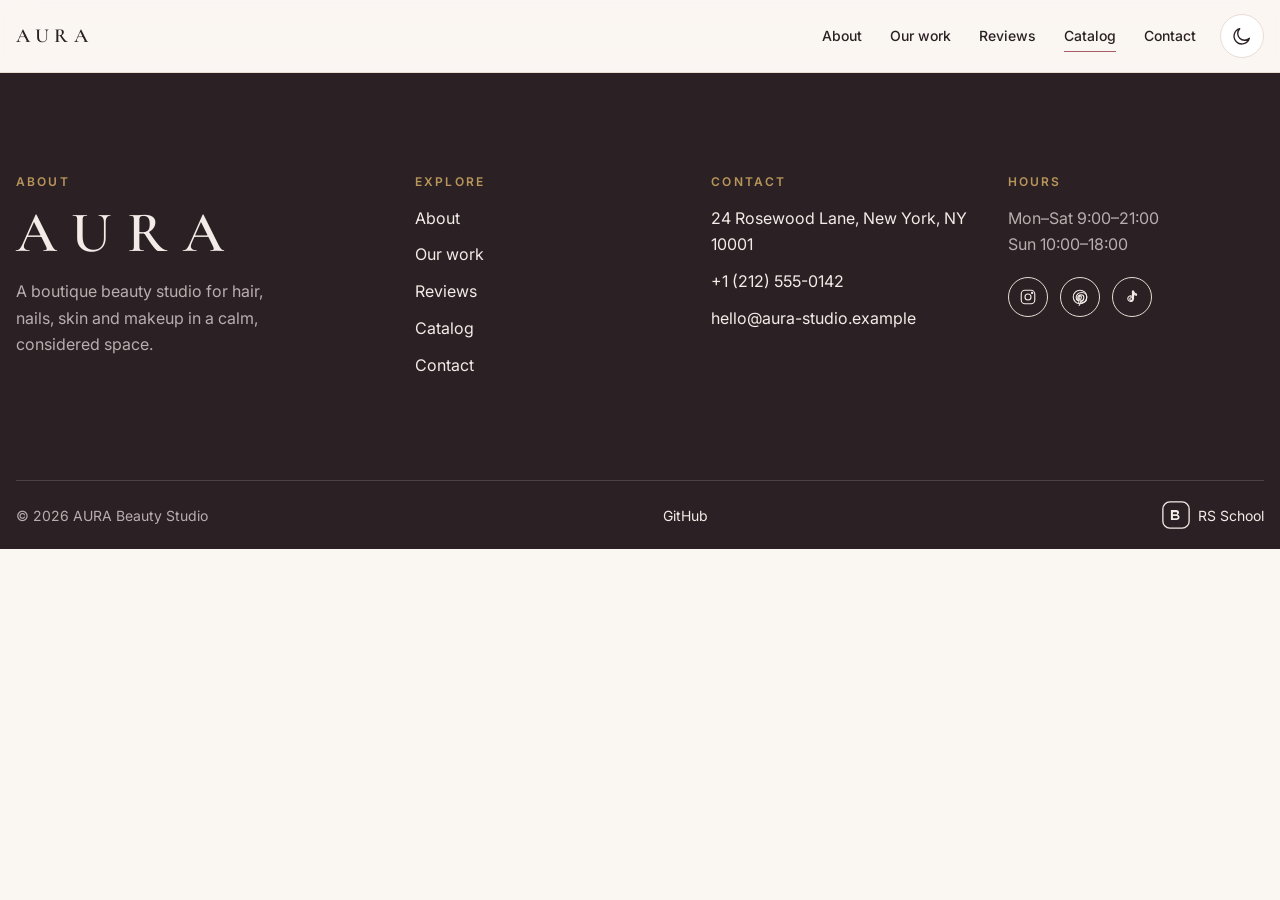
==== catalog.html @ 965aac2f "feat: add about and advantages sections" ====
<!DOCTYPE html>
<html lang="en">
  <head>
    <meta charset="UTF-8">
    <meta name="viewport" content="width=device-width, initial-scale=1">
    <title>Services & Prices — AURA Beauty Studio</title>
    <link rel="icon" type="image/svg+xml" href="./assets/favicon.svg">
    <script src="./js/theme-init.js"></script>
    <link rel="preconnect" href="https://fonts.googleapis.com">
    <link rel="preconnect" href="https://fonts.gstatic.com" crossorigin>
    <link href="https://fonts.googleapis.com/css2?family=Cormorant+Garamond:ital,wght@0,500;0,600;1,500&family=Inter:wght@400;500;600&display=swap" rel="stylesheet">
    <link rel="stylesheet" href="./css/reset.css">
    <link rel="stylesheet" href="./css/tokens.css">
    <link rel="stylesheet" href="./css/base.css">
    <link rel="stylesheet" href="./css/layout.css">
    <link rel="stylesheet" href="./css/components.css">
  </head>
  <body>
    <header class="header">
      <div class="container header__inner">
        <a class="logo" href="index.html">AURA</a>
        <nav class="nav" aria-label="Main navigation">
          <ul class="nav__list">
            <li><a href="index.html#about">About</a></li>
            <li><a href="index.html#work">Our work</a></li>
            <li><a href="index.html#reviews">Reviews</a></li>
            <li><a href="catalog.html" aria-current="page">Catalog</a></li>
            <li><a href="index.html#contact">Contact</a></li>
          </ul>
        </nav>
        <div class="header__actions">
          <button class="theme-toggle" type="button" data-theme-toggle aria-label="Toggle color theme" aria-pressed="false">
            <svg class="theme-toggle__icon theme-toggle__icon--sun" viewBox="0 0 24 24" fill="none" stroke="currentColor" stroke-width="1.5" stroke-linecap="round" stroke-linejoin="round" aria-hidden="true">
              <circle cx="12" cy="12" r="4"></circle>
              <path d="M12 3v1.5M12 19.5V21M4.93 4.93l1.06 1.06M18.01 18.01l1.06 1.06M3 12h1.5M19.5 12H21M4.93 19.07l1.06-1.06M18.01 5.99l1.06-1.06"></path>
            </svg>
            <svg class="theme-toggle__icon theme-toggle__icon--moon" viewBox="0 0 24 24" fill="none" stroke="currentColor" stroke-width="1.5" stroke-linecap="round" stroke-linejoin="round" aria-hidden="true">
              <path d="M20 14.5A8.5 8.5 0 1 1 9.5 4 7 7 0 0 0 20 14.5z"></path>
            </svg>
          </button>
          <button class="burger" type="button" aria-label="Open menu" aria-expanded="false" aria-controls="mobile-menu">
            <span class="burger__line"></span>
            <span class="burger__line"></span>
            <span class="burger__line"></span>
          </button>
        </div>
      </div>
    </header>

    <div class="burger-menu" id="mobile-menu" data-burger-menu>
      <nav aria-label="Mobile navigation">
        <ul class="burger-menu__list">
          <li><a href="index.html#about">About</a></li>
          <li><a href="index.html#work">Our work</a></li>
          <li><a href="index.html#reviews">Reviews</a></li>
          <li><a href="catalog.html" aria-current="page">Catalog</a></li>
          <li><a href="index.html#contact">Contact</a></li>
        </ul>
      </nav>
      <div class="burger-menu__cta">
        <a class="btn btn--primary" href="index.html#contact">Book a visit</a>
        <a class="burger-menu__contact" href="tel:+12125550142">+1 (212) 555-0142</a>
      </div>
    </div>

    <main>
    </main>

    <footer class="footer">
      <div class="container footer__inner">
        <section class="footer__col">
          <h2 class="footer__title">About</h2>
          <p class="footer__brand">AURA</p>
          <p class="footer__about">A boutique beauty studio for hair, nails, skin and makeup in a calm, considered space.</p>
        </section>
        <nav class="footer__col" aria-label="Footer">
          <h2 class="footer__title">Explore</h2>
          <ul class="footer__links">
            <li><a href="index.html#about">About</a></li>
            <li><a href="index.html#work">Our work</a></li>
            <li><a href="index.html#reviews">Reviews</a></li>
            <li><a href="catalog.html" aria-current="page">Catalog</a></li>
            <li><a href="index.html#contact">Contact</a></li>
          </ul>
        </nav>
        <section class="footer__col">
          <h2 class="footer__title">Contact</h2>
          <ul class="footer__contacts">
            <li>
              <a href="https://www.google.com/maps/search/?api=1&query=24+Rosewood+Lane+New+York+NY+10001" target="_blank" rel="noopener noreferrer">24 Rosewood Lane, New York, NY 10001</a>
            </li>
            <li><a href="tel:+12125550142">+1 (212) 555-0142</a></li>
            <li><a href="mailto:hello@aura-studio.example">hello@aura-studio.example</a></li>
          </ul>
        </section>
        <section class="footer__col">
          <h2 class="footer__title">Hours</h2>
          <p class="footer__hours">Mon–Sat 9:00–21:00<br>Sun 10:00–18:00</p>
          <ul class="footer__socials">
            <li>
              <a class="footer__social" href="https://www.instagram.com/" target="_blank" rel="noopener noreferrer" aria-label="AURA on Instagram">
                <svg viewBox="0 0 24 24" fill="none" stroke="currentColor" stroke-width="1.5" stroke-linecap="round" stroke-linejoin="round" aria-hidden="true">
                  <rect x="3" y="3" width="18" height="18" rx="5"></rect>
                  <circle cx="12" cy="12" r="4"></circle>
                  <circle cx="17.5" cy="6.5" r="0.8" fill="currentColor"></circle>
                </svg>
              </a>
            </li>
            <li>
              <a class="footer__social" href="https://www.pinterest.com/" target="_blank" rel="noopener noreferrer" aria-label="AURA on Pinterest">
                <svg viewBox="0 0 24 24" fill="none" stroke="currentColor" stroke-width="1.5" stroke-linecap="round" stroke-linejoin="round" aria-hidden="true">
                  <circle cx="12" cy="12" r="9"></circle>
                  <path d="M10.2 19.2c.6-2.4 1.1-4.8 1.1-4.8s-.6-.1-.6-1.5c0-1.4.8-2.4 1.8-2.4.9 0 1.3.6 1.3 1.4 0 .9-.6 2.2-.9 3.4-.3 1 .4 1.8 1.4 1.8 1.7 0 2.8-2.2 2.8-4.7 0-1.9-1.3-3.4-3.7-3.4-2.7 0-4.4 2-4.4 4.2 0 .8.2 1.4.6 1.9.1.1.1.2.1.3l-.2.9c0 .3-.2.4-.5.3-1.4-.6-2.1-2.2-2.1-4 0-3 2.5-6.6 7.5-6.6 4 0 6.6 2.9 6.6 6 0 4.1-2.3 7.1-5.6 7.1-1.1 0-2.2-.6-2.5-1.3l-.7 2.7c-.3 1-.9 2-1.4 2.7"></path>
                </svg>
              </a>
            </li>
            <li>
              <a class="footer__social" href="https://www.tiktok.com/" target="_blank" rel="noopener noreferrer" aria-label="AURA on TikTok">
                <svg viewBox="0 0 24 24" fill="none" stroke="currentColor" stroke-width="1.5" stroke-linecap="round" stroke-linejoin="round" aria-hidden="true">
                  <path d="M14 4v10.2a3.8 3.8 0 1 1-3.2-3.75V13a1.8 1.8 0 1 0 1.8 1.8V4h1.4c.4 2.2 1.9 3.8 4 4.1V9.6c-1.5-.1-2.8-.8-3.8-1.9V4z"></path>
                </svg>
              </a>
            </li>
          </ul>
        </section>
      </div>
      <div class="container footer__bar">
        <p>© 2026 AURA Beauty Studio</p>
        <a href="https://github.com/nasteew" target="_blank" rel="noopener noreferrer">GitHub</a>
        <a class="footer__rss" href="https://rs.school/" target="_blank" rel="noopener noreferrer">
          <svg class="footer__rss-mark" viewBox="0 0 32 32" fill="none" aria-hidden="true">
            <rect x="1" y="1" width="30" height="30" rx="8" stroke="currentColor" stroke-width="1.5"></rect>
            <path fill="currentColor" d="M10.2 21.6V10.4h6.1c1.9 0 3.2 1.1 3.2 2.8 0 1.2-.7 2.1-1.8 2.5 1.4.3 2.3 1.3 2.3 2.8 0 2-1.5 3.1-3.6 3.1h-6.2zm2.3-6.5h3.5c.8 0 1.3-.5 1.3-1.2s-.5-1.1-1.3-1.1h-3.5v2.3zm0 4.7h3.9c.9 0 1.5-.5 1.5-1.3s-.6-1.3-1.5-1.3h-3.9v2.6z"></path>
          </svg>
          RS School
        </a>
      </div>
    </footer>
    <script type="module" src="./js/main.js"></script>
  </body>
</html>
---- css/tokens.css ----
:root {
  --color-bg: #faf6f2;
  --color-surface: #ffffff;
  --color-surface-alt: #f4eae4;
  --color-text: #2b2124;
  --color-text-muted: #6f6367;
  --color-accent: #a85a67;
  --color-accent-hover: #8e4653;
  --color-on-accent: #ffffff;
  --color-accent-soft: #f1dde0;
  --color-gold: #b8955a;
  --color-border: #e8dbd4;
  --color-footer-bg: #2b2124;
  --color-footer-text: #f3ebe7;
  --color-footer-muted: #b9adb0;
  --color-overlay: rgba(28, 18, 21, 0.55);

  --font-serif: "Cormorant Garamond", Georgia, serif;
  --font-sans: Inter, system-ui, sans-serif;
  --font-size-h1: clamp(2.75rem, 1.6rem + 4.8vw, 5rem);
  --font-size-h2: clamp(2rem, 1.3rem + 2.6vw, 3.5rem);
  --font-size-h3: 1.5rem;
  --font-size-body: 1rem;
  --font-size-sm: 0.875rem;
  --font-size-eyebrow: 0.75rem;
  --line-height-h1: 1.02;
  --line-height-h2: 1.1;
  --line-height-h3: 1.25;
  --line-height-body: 1.65;
  --letter-spacing-logo: 0.28em;
  --letter-spacing-eyebrow: 0.18em;

  --radius-sm: 10px;
  --radius-md: 20px;
  --radius-lg: 28px;
  --radius-pill: 999px;

  --shadow-sm: 0 1px 2px rgba(43, 33, 36, 0.06);
  --shadow-md: 0 10px 30px -12px rgba(43, 33, 36, 0.18);
  --shadow-lg: 0 24px 60px -20px rgba(43, 33, 36, 0.28);

  --transition: 0.3s cubic-bezier(0.2, 0.7, 0.2, 1);

  --space-section: clamp(64px, 8vw, 120px);
  --container-max: 1440px;
  --header-height: 4.5rem;

  --image-filter: none;
  --color-scheme: light;
}

[data-theme="dark"] {
  --color-bg: #151112;
  --color-surface: #201a1c;
  --color-surface-alt: #2a2224;
  --color-text: #f3ebe7;
  --color-text-muted: #b9adb0;
  --color-accent: #e3a0ab;
  --color-accent-hover: #f0bac3;
  --color-on-accent: #1a1214;
  --color-accent-soft: #3a2a2e;
  --color-gold: #d4b27a;
  --color-border: #3b3235;
  --color-footer-bg: #0f0b0c;
  --color-footer-text: #f3ebe7;
  --color-footer-muted: #b9adb0;
  --color-overlay: rgba(0, 0, 0, 0.72);

  --shadow-sm: 0 0 0 1px var(--color-border);
  --shadow-md: 0 0 0 1px var(--color-border), 0 10px 30px -16px rgba(0, 0, 0, 0.45);
  --shadow-lg: 0 0 0 1px var(--color-border), 0 24px 60px -24px rgba(227, 160, 171, 0.18);

  --image-filter: brightness(0.92);
  --color-scheme: dark;
}

html {
  color-scheme: var(--color-scheme);
}
---- css/base.css ----
html {
  scroll-behavior: smooth;
}

@media (prefers-reduced-motion: reduce) {
  html {
    scroll-behavior: auto;
  }
}

body {
  background-color: var(--color-bg);
  color: var(--color-text);
  font-family: var(--font-sans);
  font-size: var(--font-size-body);
  line-height: var(--line-height-body);
  min-width: 0;
  transition:
    background-color var(--transition),
    color var(--transition);
}

img {
  max-width: 100%;
  height: auto;
  display: block;
}

h1,
h2,
h3 {
  font-family: var(--font-serif);
  font-weight: 600;
  color: var(--color-text);
}

h1 {
  font-size: var(--font-size-h1);
  line-height: var(--line-height-h1);
}

h2 {
  font-size: var(--font-size-h2);
  line-height: var(--line-height-h2);
}

h3 {
  font-size: var(--font-size-h3);
  line-height: var(--line-height-h3);
}

a {
  color: inherit;
}

p {
  margin: 0;
}

ul {
  margin: 0;
  padding: 0;
  list-style: none;
}

.container {
  width: min(100% - 2rem, var(--container-max));
  margin-inline: auto;
}

.visually-hidden {
  position: absolute;
  width: 1px;
  height: 1px;
  padding: 0;
  margin: -1px;
  overflow: hidden;
  clip: rect(0, 0, 0, 0);
  white-space: nowrap;
  border: 0;
}

:focus-visible {
  outline: 2px solid var(--color-accent);
  outline-offset: 3px;
}

.eyebrow {
  margin: 0 0 0.75rem;
  font-size: var(--font-size-eyebrow);
  font-weight: 600;
  letter-spacing: var(--letter-spacing-eyebrow);
  text-transform: uppercase;
  color: var(--color-accent);
}
---- css/layout.css ----
.header {
  position: sticky;
  top: 0;
  z-index: 20;
  background-color: color-mix(in srgb, var(--color-bg) 82%, transparent);
  backdrop-filter: blur(14px);
  border-bottom: 1px solid var(--color-border);
}

.header__inner {
  display: flex;
  align-items: center;
  gap: 1.5rem;
  min-height: var(--header-height);
}

.logo {
  font-family: var(--font-serif);
  font-size: 1.25rem;
  font-weight: 600;
  letter-spacing: var(--letter-spacing-logo);
  text-decoration: none;
  color: var(--color-text);
}

.logo:hover {
  color: var(--color-accent);
}

.nav {
  margin-left: auto;
}

.nav__list {
  display: flex;
  align-items: center;
  gap: 1.75rem;
}

.nav__list a {
  position: relative;
  display: inline-block;
  padding: 0.25rem 0;
  font-size: var(--font-size-sm);
  font-weight: 500;
  text-decoration: none;
  color: var(--color-text);
}

.nav__list a::after {
  content: "";
  position: absolute;
  left: 0;
  bottom: 0;
  width: 100%;
  height: 1px;
  background-color: var(--color-accent);
  transform: scaleX(0);
  transform-origin: left;
  transition: transform var(--transition);
}

.nav__list a:hover::after,
.nav__list a:focus-visible::after,
.nav__list a[aria-current="page"]::after {
  transform: scaleX(1);
}

.header__actions {
  display: flex;
  align-items: center;
  gap: 0.5rem;
}

.burger-menu {
  position: fixed;
  top: var(--header-height);
  left: 0;
  z-index: 15;
  display: flex;
  flex-direction: column;
  width: 100%;
  height: calc(100dvh - var(--header-height));
  padding: 2rem 1.5rem 2.5rem;
  background-color: var(--color-bg);
  visibility: hidden;
  opacity: 0;
  transform: translateY(-0.5rem);
  pointer-events: none;
  transition:
    opacity var(--transition),
    transform var(--transition),
    visibility var(--transition);
}

.burger-menu.is-open {
  visibility: visible;
  opacity: 1;
  transform: translateY(0);
  pointer-events: auto;
}

.burger-menu__list {
  display: grid;
}

.burger-menu__list a {
  display: block;
  padding: 1rem 0;
  border-bottom: 1px solid var(--color-border);
  font-family: var(--font-serif);
  font-size: 2rem;
  font-weight: 500;
  text-decoration: none;
  color: var(--color-text);
}

.burger-menu__list a:hover {
  color: var(--color-accent);
}

.burger-menu__cta {
  margin-top: auto;
  display: grid;
  gap: 1rem;
  padding-top: 2rem;
}

.burger-menu__contact {
  color: var(--color-text-muted);
  text-decoration: none;
}

.burger-menu__contact:hover {
  color: var(--color-accent);
}

.footer {
  background-color: var(--color-footer-bg);
  color: var(--color-footer-text);
}

.footer__inner {
  display: grid;
  grid-template-columns: 1.4fr 1fr 1fr 1fr;
  gap: 2.5rem;
  padding-block: var(--space-section);
}

.footer__brand {
  font-family: var(--font-serif);
  font-size: clamp(2.5rem, 2rem + 2vw, 4rem);
  font-weight: 600;
  letter-spacing: var(--letter-spacing-logo);
  line-height: 1;
  margin: 0 0 1rem;
}

.footer__about {
  max-width: 28ch;
  color: var(--color-footer-muted);
}

.footer__title {
  margin: 0 0 1rem;
  font-family: var(--font-sans);
  font-size: var(--font-size-eyebrow);
  font-weight: 600;
  letter-spacing: var(--letter-spacing-eyebrow);
  text-transform: uppercase;
  color: var(--color-gold);
}

.footer__links,
.footer__contacts {
  display: grid;
  gap: 0.65rem;
}

.footer a {
  text-decoration: none;
  color: var(--color-footer-text);
  transition: color var(--transition);
}

.footer a:hover {
  color: var(--color-accent);
}

.footer__hours {
  margin: 0 0 1.25rem;
  color: var(--color-footer-muted);
}

.footer__socials {
  display: flex;
  gap: 0.75rem;
}

.footer__social {
  display: inline-flex;
  align-items: center;
  justify-content: center;
  width: 40px;
  height: 40px;
  border: 1px solid var(--color-border);
  border-radius: var(--radius-pill);
  color: var(--color-footer-text);
  transition:
    color var(--transition),
    background-color var(--transition),
    border-color var(--transition);
}

.footer__social:hover {
  background-color: var(--color-accent);
  border-color: var(--color-accent);
  color: var(--color-on-accent);
}

.footer__social svg {
  width: 18px;
  height: 18px;
}

.footer__bar {
  display: flex;
  flex-wrap: wrap;
  align-items: center;
  justify-content: space-between;
  gap: 1rem;
  padding-block: 1.25rem;
  border-top: 1px solid color-mix(in srgb, var(--color-footer-text) 16%, transparent);
  font-size: var(--font-size-sm);
  color: var(--color-footer-muted);
}

.footer__rss {
  display: inline-flex;
  align-items: center;
  gap: 0.5rem;
  flex-shrink: 0;
  white-space: nowrap;
}

.footer__rss-mark {
  display: block;
  width: 28px;
  height: 28px;
  flex-shrink: 0;
  color: var(--color-footer-text);
}

@media (max-width: 1024px) {
  .footer__inner {
    grid-template-columns: 1fr 1fr;
  }
}

@media (max-width: 768px) {
  .nav {
    display: none;
  }

  .burger {
    display: inline-flex;
  }
}

@media (max-width: 480px) {
  .footer__inner {
    grid-template-columns: 1fr;
  }
}

@media (prefers-reduced-motion: reduce) {
  .nav__list a::after,
  .burger-menu,
  .footer a,
  .footer__social {
    transition: none;
  }
}
---- css/components.css ----
.btn {
  display: inline-flex;
  align-items: center;
  justify-content: center;
  gap: 0.5rem;
  padding: 14px 28px;
  border-radius: var(--radius-pill);
  border: 1px solid transparent;
  font-family: var(--font-sans);
  font-size: var(--font-size-sm);
  font-weight: 600;
  line-height: 1.2;
  text-decoration: none;
  cursor: pointer;
  transition:
    color var(--transition),
    background-color var(--transition),
    border-color var(--transition),
    box-shadow var(--transition),
    transform var(--transition);
}

.btn:hover {
  transform: translateY(-2px);
}

.btn--primary {
  background-color: var(--color-accent);
  color: var(--color-on-accent);
}

.btn--primary:hover {
  background-color: var(--color-accent-hover);
  box-shadow: var(--shadow-md);
}

.btn--secondary {
  background-color: transparent;
  color: var(--color-accent);
  border-color: var(--color-accent);
}

.btn--secondary:hover {
  background-color: var(--color-accent-soft);
}

.btn__icon {
  width: 1rem;
  height: 1rem;
  transition: transform var(--transition);
}

.btn:hover .btn__icon {
  transform: translateX(4px);
}

.theme-toggle,
.burger {
  position: relative;
  display: inline-flex;
  align-items: center;
  justify-content: center;
  width: 44px;
  height: 44px;
  padding: 0;
  border: 1px solid var(--color-border);
  border-radius: var(--radius-pill);
  background-color: var(--color-surface);
  color: var(--color-text);
  cursor: pointer;
  transition:
    color var(--transition),
    background-color var(--transition),
    border-color var(--transition),
    box-shadow var(--transition);
}

.theme-toggle:hover,
.burger:hover {
  border-color: var(--color-accent);
  background-color: var(--color-accent-soft);
  box-shadow: var(--shadow-sm);
}

.theme-toggle__icon {
  position: absolute;
  width: 22px;
  height: 22px;
  transition:
    opacity var(--transition),
    transform var(--transition);
}

.theme-toggle__icon--sun {
  opacity: 0;
  transform: rotate(-90deg) scale(0.6);
}

.theme-toggle__icon--moon {
  opacity: 1;
  transform: rotate(0deg) scale(1);
}

[data-theme="dark"] .theme-toggle__icon--sun {
  opacity: 1;
  transform: rotate(0deg) scale(1);
}

[data-theme="dark"] .theme-toggle__icon--moon {
  opacity: 0;
  transform: rotate(90deg) scale(0.6);
}

.burger {
  display: none;
}

.burger__line {
  position: absolute;
  width: 18px;
  height: 1.5px;
  border-radius: var(--radius-pill);
  background-color: currentColor;
  transition: transform var(--transition), opacity var(--transition);
}

.burger__line:nth-child(1) {
  transform: translateY(-5px);
}

.burger__line:nth-child(3) {
  transform: translateY(5px);
}

.burger[aria-expanded="true"] .burger__line:nth-child(1) {
  transform: rotate(45deg);
}

.burger[aria-expanded="true"] .burger__line:nth-child(2) {
  opacity: 0;
}

.burger[aria-expanded="true"] .burger__line:nth-child(3) {
  transform: rotate(-45deg);
}

@media (prefers-reduced-motion: reduce) {
  .theme-toggle,
  .theme-toggle__icon,
  .btn,
  .btn__icon,
  .burger__line {
    transition: none;
  }
}
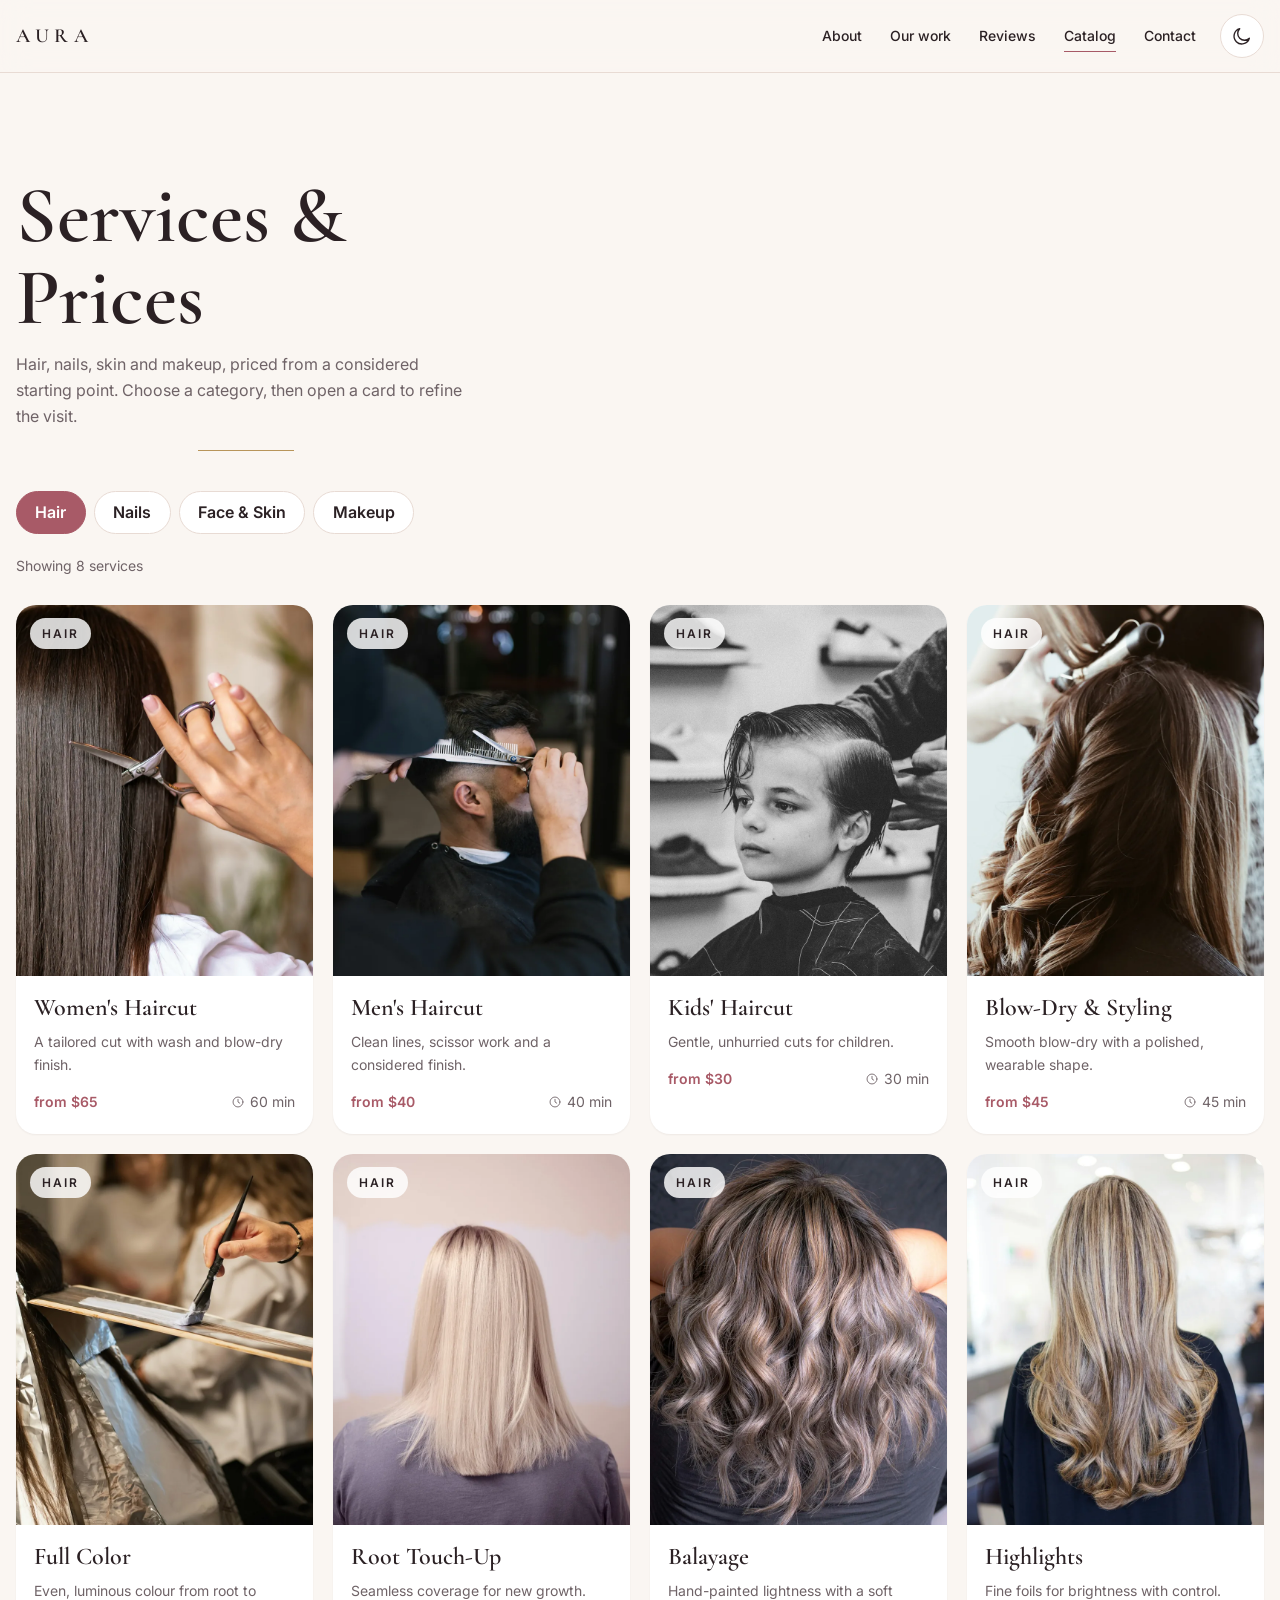
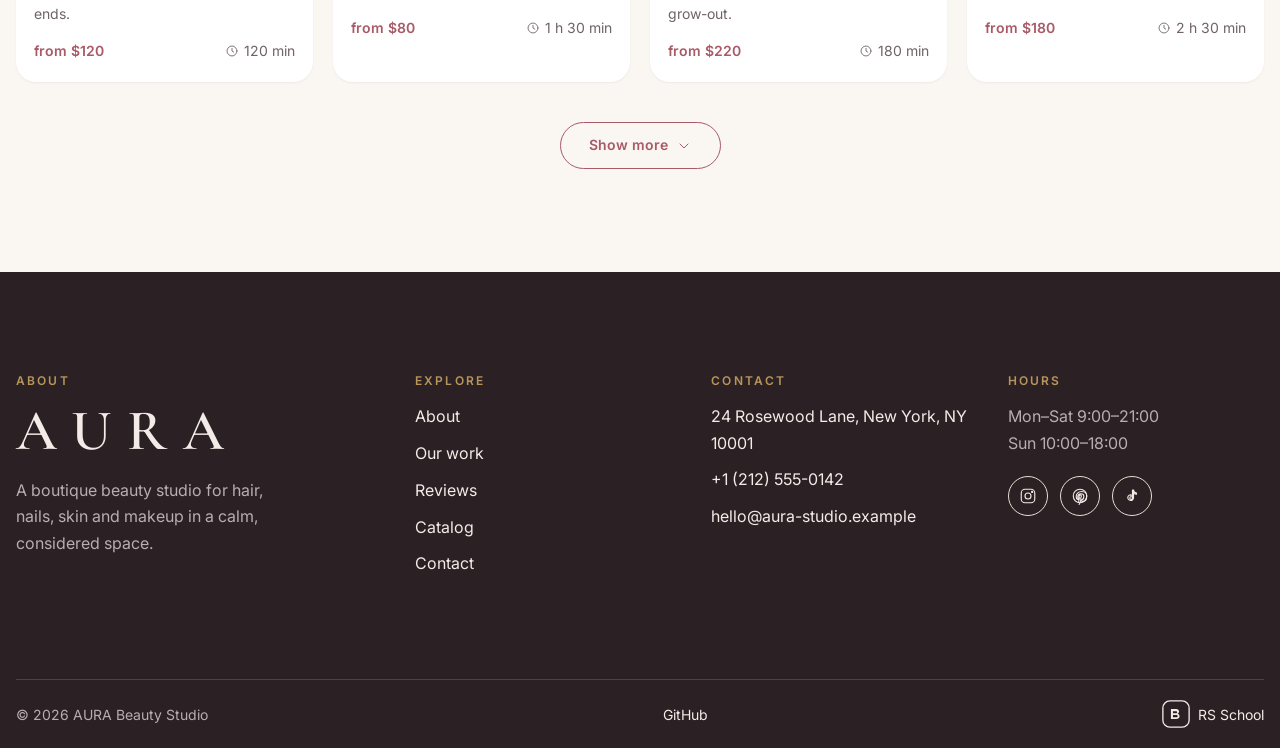
==== commit 671f706b: "feat: add catalog page markup with categories" ====
--- a/catalog.html
+++ b/catalog.html
@@ -14,6 +14,7 @@
     <link rel="stylesheet" href="./css/base.css">
     <link rel="stylesheet" href="./css/layout.css">
     <link rel="stylesheet" href="./css/components.css">
+    <link rel="stylesheet" href="./css/pages/catalog.css">
   </head>
   <body>
     <header class="header">
@@ -64,7 +65,52 @@
     </div>
 
     <main>
+      <section class="catalog" aria-labelledby="catalog-title">
+        <div class="container">
+          <div class="catalog__intro">
+            <h1 id="catalog-title">Services & Prices</h1>
+            <p>Hair, nails, skin and makeup, priced from a considered starting point. Choose a category, then open a card to refine the visit.</p>
+            <hr class="catalog__rule">
+          </div>
+          <div class="catalog__toolbar">
+            <div class="tabs" role="tablist" aria-label="Service categories">
+              <button class="tabs__btn" type="button" role="tab" aria-selected="true" data-category="hair">Hair</button>
+              <button class="tabs__btn" type="button" role="tab" aria-selected="false" data-category="nails">Nails</button>
+              <button class="tabs__btn" type="button" role="tab" aria-selected="false" data-category="face">Face & Skin</button>
+              <button class="tabs__btn" type="button" role="tab" aria-selected="false" data-category="makeup">Makeup</button>
+            </div>
+            <p class="catalog__count" data-catalog-count>Showing 8 services</p>
+          </div>
+          <div class="catalog__grid" data-catalog-grid></div>
+          <div class="catalog__more">
+            <button class="btn btn--secondary" type="button" data-show-more>
+              Show more
+              <svg class="btn__icon" viewBox="0 0 24 24" fill="none" stroke="currentColor" stroke-width="1.5" stroke-linecap="round" stroke-linejoin="round" aria-hidden="true">
+                <path d="m6 9 6 6 6-6"></path>
+              </svg>
+            </button>
+          </div>
+        </div>
+      </section>
     </main>
+
+    <div class="modal" data-modal role="dialog" aria-modal="true" aria-labelledby="modal-title" hidden>
+      <div class="modal__backdrop" data-modal-close></div>
+      <div class="modal__dialog">
+        <button class="modal__close" type="button" data-modal-close aria-label="Close">
+          <svg viewBox="0 0 24 24" fill="none" stroke="currentColor" stroke-width="1.5" stroke-linecap="round" aria-hidden="true">
+            <path d="M6 6l12 12M18 6 6 18"></path>
+          </svg>
+        </button>
+        <div class="modal__content">
+          <h2 id="modal-title">Service details</h2>
+          <div data-option-groups></div>
+          <div class="modal__summary" aria-live="polite">
+            <a class="btn btn--primary" href="index.html#contact">Book this service</a>
+          </div>
+        </div>
+      </div>
+    </div>
 
     <footer class="footer">
       <div class="container footer__inner">
--- a/css/components.css
+++ b/css/components.css
@@ -144,12 +144,191 @@
   transform: rotate(-45deg);
 }
 
+.card {
+  min-width: 0;
+  cursor: pointer;
+  background-color: var(--color-surface);
+  border-radius: var(--radius-md);
+  overflow: hidden;
+  box-shadow: var(--shadow-sm);
+  transition:
+    transform var(--transition),
+    box-shadow var(--transition);
+}
+
+.card:hover {
+  transform: translateY(-4px);
+  box-shadow: var(--shadow-md);
+}
+
+.card__media {
+  position: relative;
+  overflow: hidden;
+}
+
+.card__img {
+  width: 100%;
+  aspect-ratio: 4 / 5;
+  object-fit: cover;
+  filter: var(--image-filter);
+  transition: transform var(--transition);
+}
+
+.card:hover .card__img {
+  transform: scale(1.05);
+}
+
+.card__tag {
+  position: absolute;
+  top: 0.85rem;
+  left: 0.85rem;
+  z-index: 1;
+  padding: 0.35rem 0.75rem;
+  border-radius: var(--radius-pill);
+  background-color: color-mix(in srgb, var(--color-surface) 82%, transparent);
+  font-size: var(--font-size-eyebrow);
+  font-weight: 600;
+  letter-spacing: var(--letter-spacing-eyebrow);
+  text-transform: uppercase;
+}
+
+.card__body {
+  padding: 1.1rem 1.15rem 1.25rem;
+}
+
+.card__title {
+  margin: 0 0 0.4rem;
+}
+
+.card__desc {
+  display: -webkit-box;
+  margin: 0 0 0.9rem;
+  overflow: hidden;
+  -webkit-box-orient: vertical;
+  -webkit-line-clamp: 2;
+  color: var(--color-text-muted);
+  font-size: var(--font-size-sm);
+}
+
+.card__meta {
+  display: flex;
+  justify-content: space-between;
+  align-items: center;
+  gap: 0.75rem;
+  margin: 0;
+  font-size: var(--font-size-sm);
+}
+
+.card__meta span:first-child {
+  color: var(--color-accent);
+  font-weight: 600;
+}
+
+.card__meta span:last-child {
+  display: inline-flex;
+  align-items: center;
+  gap: 0.3rem;
+  color: var(--color-text-muted);
+}
+
+.card__meta svg {
+  width: 14px;
+  height: 14px;
+}
+
+.modal {
+  position: fixed;
+  inset: 0;
+  z-index: 40;
+  display: grid;
+  place-items: center;
+}
+
+.modal[hidden] {
+  display: none;
+}
+
+.modal__backdrop {
+  position: absolute;
+  inset: 0;
+  background-color: var(--color-overlay);
+  backdrop-filter: blur(6px);
+}
+
+.modal__dialog {
+  position: relative;
+  display: grid;
+  grid-template-columns: 0.9fr 1.1fr;
+  width: min(880px, calc(100% - 32px));
+  max-height: 90dvh;
+  overflow: auto;
+  background-color: var(--color-surface);
+  border-radius: var(--radius-lg);
+  box-shadow: var(--shadow-lg);
+}
+
+.modal__close svg {
+  width: 18px;
+  height: 18px;
+}
+
+.modal__photo {
+  width: 100%;
+  height: 100%;
+  min-height: 280px;
+  object-fit: cover;
+  filter: var(--image-filter);
+}
+
+.modal__content {
+  padding: 2rem 1.75rem 1.75rem;
+}
+
+.modal__summary {
+  margin-top: 1.5rem;
+  padding: 1.25rem;
+  border-radius: var(--radius-md);
+  background-color: var(--color-surface-alt);
+}
+
+.modal__price {
+  margin: 0;
+  font-family: var(--font-serif);
+  font-size: 2.25rem;
+}
+
+.tabs {
+  display: flex;
+  gap: 0.5rem;
+  overflow-x: auto;
+  padding-bottom: 0.25rem;
+}
+
+.tabs__btn {
+  flex: 0 0 auto;
+  padding: 0.7rem 1.15rem;
+  border: 1px solid var(--color-border);
+  border-radius: var(--radius-pill);
+  background-color: var(--color-surface);
+  color: var(--color-text);
+  font-weight: 600;
+  cursor: pointer;
+}
+
+.tabs__btn[aria-selected="true"] {
+  background-color: var(--color-accent);
+  border-color: var(--color-accent);
+  color: var(--color-on-accent);
+}
+
 @media (prefers-reduced-motion: reduce) {
   .theme-toggle,
   .theme-toggle__icon,
   .btn,
   .btn__icon,
-  .burger__line {
+  .burger__line,
+  .card,
+  .card__img {
     transition: none;
   }
 }
--- a/css/pages/catalog.css
+++ b/css/pages/catalog.css
@@ -0,0 +1,76 @@
+.catalog {
+  padding-block: var(--space-section);
+  scroll-margin-top: var(--header-height);
+}
+
+.catalog__intro {
+  max-width: 46ch;
+  margin-bottom: 2rem;
+}
+
+.catalog h1 {
+  margin: 0 0 0.75rem;
+}
+
+.catalog__intro p {
+  margin: 0 0 1.25rem;
+  color: var(--color-text-muted);
+}
+
+.catalog__rule {
+  width: 6rem;
+  height: 1px;
+  border: 0;
+  background-color: var(--color-gold);
+}
+
+.catalog__toolbar {
+  display: grid;
+  gap: 1rem;
+  margin: 2.5rem 0 1.75rem;
+}
+
+.catalog__count {
+  margin: 0;
+  color: var(--color-text-muted);
+  font-size: var(--font-size-sm);
+}
+
+.catalog__grid {
+  display: grid;
+  grid-template-columns: repeat(4, minmax(0, 1fr));
+  gap: 1.25rem;
+}
+
+.catalog__more {
+  display: flex;
+  justify-content: center;
+  margin-top: 2.5rem;
+}
+
+@media (max-width: 1200px) {
+  .catalog__grid {
+    grid-template-columns: repeat(3, minmax(0, 1fr));
+  }
+}
+
+@media (max-width: 768px) {
+  .catalog__grid {
+    grid-template-columns: repeat(2, minmax(0, 1fr));
+  }
+
+  .modal__dialog {
+    grid-template-columns: 1fr;
+  }
+
+  .modal__photo {
+    aspect-ratio: 16 / 10;
+    min-height: 0;
+  }
+}
+
+@media (max-width: 480px) {
+  .catalog__grid {
+    grid-template-columns: 1fr;
+  }
+}
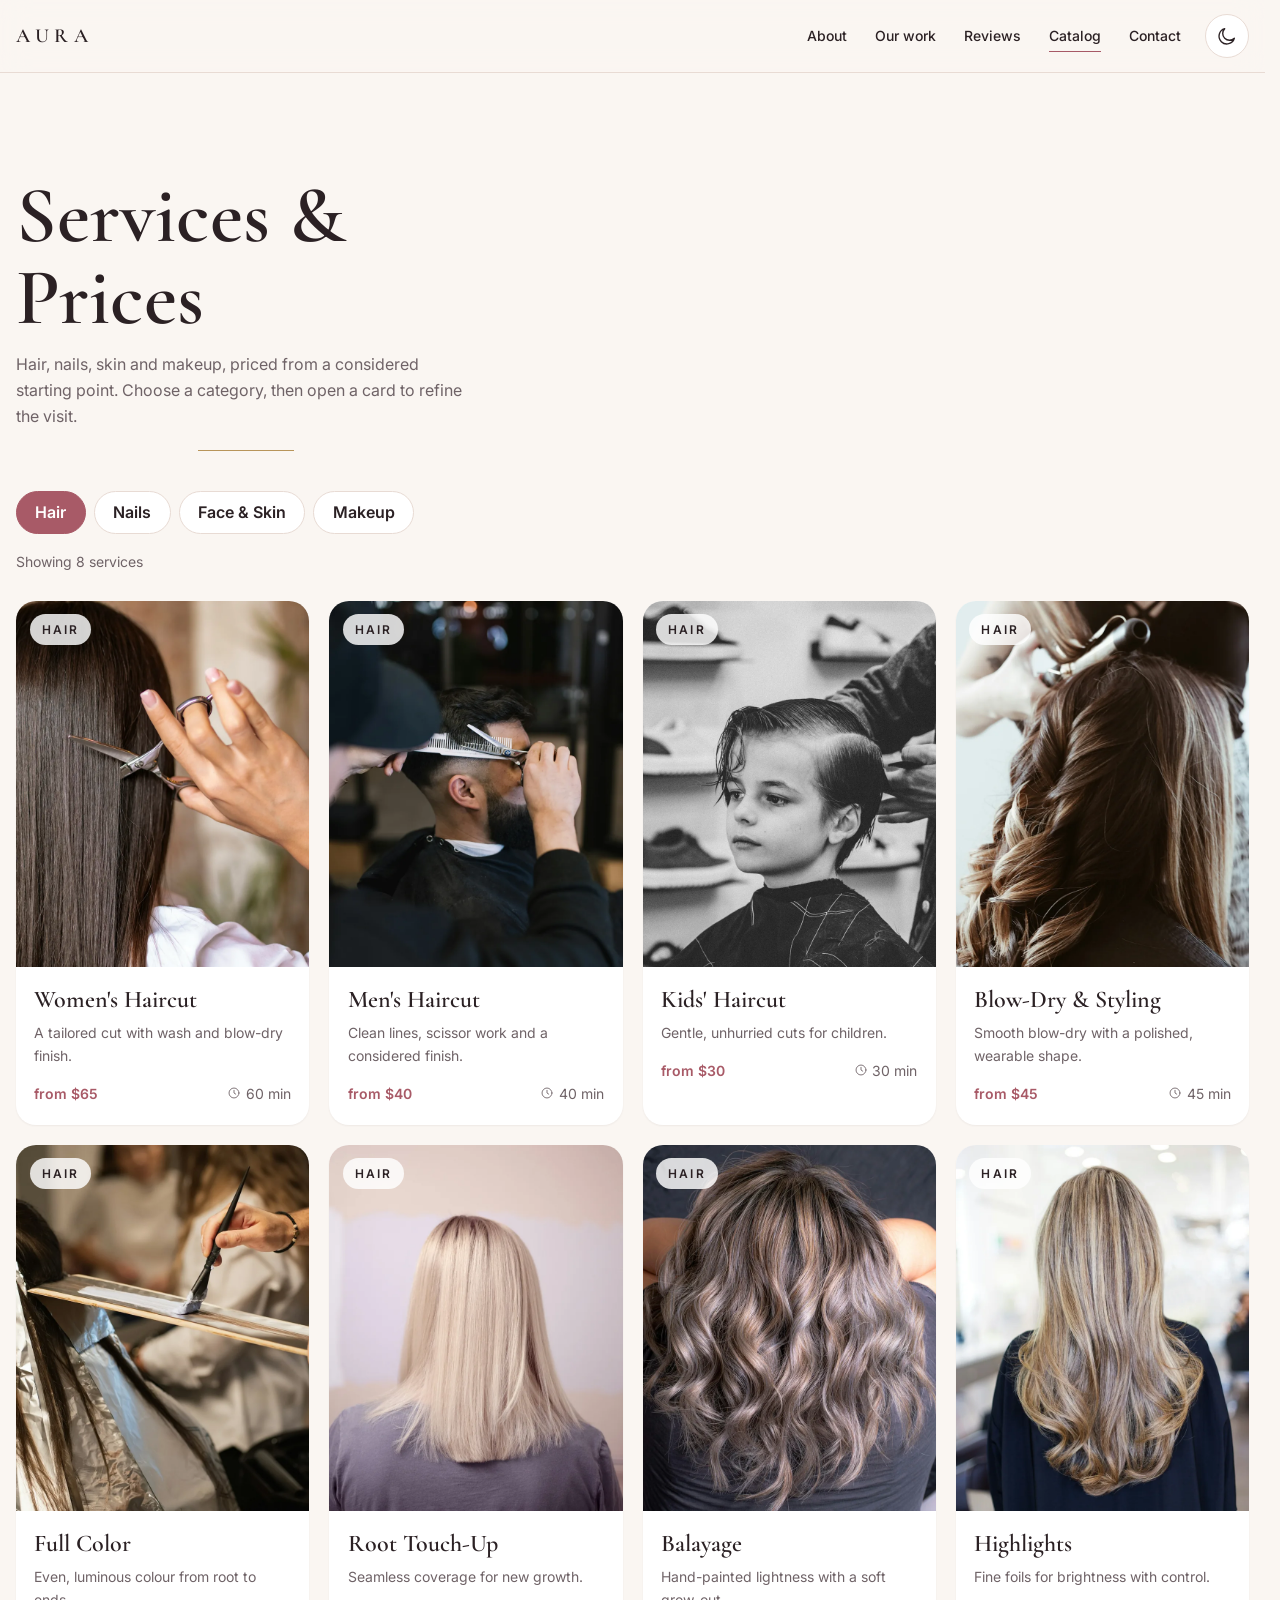
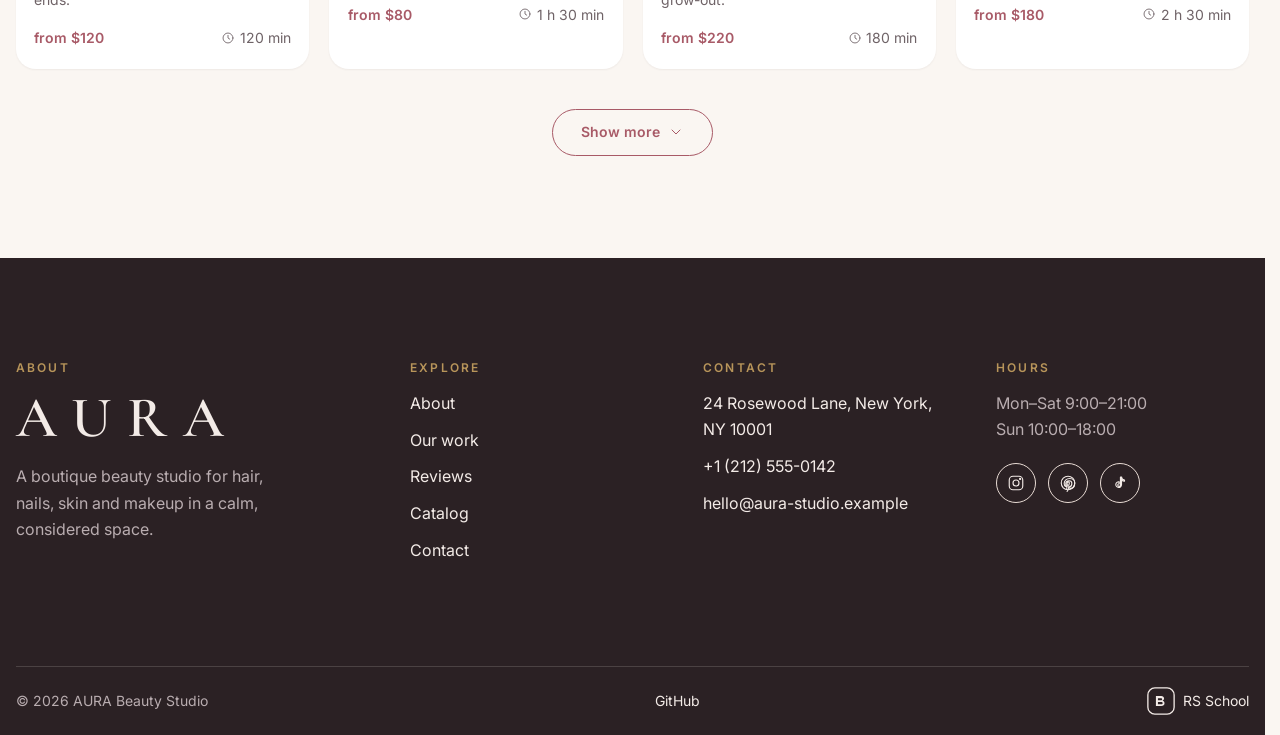
==== commit 3ce958cb: "feat: add burger menu for both pages" ====
--- a/catalog.html
+++ b/catalog.html
@@ -15,6 +15,7 @@
     <link rel="stylesheet" href="./css/layout.css">
     <link rel="stylesheet" href="./css/components.css">
     <link rel="stylesheet" href="./css/pages/catalog.css">
+    <link rel="stylesheet" href="./css/responsive.css">
   </head>
   <body>
     <header class="header">
@@ -39,7 +40,7 @@
               <path d="M20 14.5A8.5 8.5 0 1 1 9.5 4 7 7 0 0 0 20 14.5z"></path>
             </svg>
           </button>
-          <button class="burger" type="button" aria-label="Open menu" aria-expanded="false" aria-controls="mobile-menu">
+          <button class="burger" type="button" data-burger aria-label="Open menu" aria-expanded="false" aria-controls="mobile-menu">
             <span class="burger__line"></span>
             <span class="burger__line"></span>
             <span class="burger__line"></span>
@@ -74,14 +75,15 @@
           </div>
           <div class="catalog__toolbar">
             <div class="tabs" role="tablist" aria-label="Service categories">
-              <button class="tabs__btn" type="button" role="tab" aria-selected="true" data-category="hair">Hair</button>
-              <button class="tabs__btn" type="button" role="tab" aria-selected="false" data-category="nails">Nails</button>
-              <button class="tabs__btn" type="button" role="tab" aria-selected="false" data-category="face">Face & Skin</button>
-              <button class="tabs__btn" type="button" role="tab" aria-selected="false" data-category="makeup">Makeup</button>
+              <button class="tabs__btn" id="tab-hair" type="button" role="tab" aria-selected="true" aria-controls="catalog-panel" data-category="hair">Hair</button>
+              <button class="tabs__btn" id="tab-nails" type="button" role="tab" aria-selected="false" aria-controls="catalog-panel" data-category="nails">Nails</button>
+              <button class="tabs__btn" id="tab-face" type="button" role="tab" aria-selected="false" aria-controls="catalog-panel" data-category="face">Face & Skin</button>
+              <button class="tabs__btn" id="tab-makeup" type="button" role="tab" aria-selected="false" aria-controls="catalog-panel" data-category="makeup">Makeup</button>
             </div>
             <p class="catalog__count" data-catalog-count>Showing 8 services</p>
           </div>
-          <div class="catalog__grid" data-catalog-grid></div>
+          <h2 class="visually-hidden" id="catalog-heading">Hair</h2>
+          <div class="catalog__grid" id="catalog-panel" role="tabpanel" aria-labelledby="tab-hair" data-catalog-grid></div>
           <div class="catalog__more">
             <button class="btn btn--secondary" type="button" data-show-more>
               Show more
--- a/css/base.css
+++ b/css/base.css
@@ -1,5 +1,11 @@
 html {
   scroll-behavior: smooth;
+  overflow-x: clip;
+  scrollbar-gutter: stable;
+}
+
+html.no-scroll {
+  overflow: hidden;
 }
 
 @media (prefers-reduced-motion: reduce) {
@@ -15,6 +21,7 @@
   font-size: var(--font-size-body);
   line-height: var(--line-height-body);
   min-width: 0;
+  overflow-x: clip;
   transition:
     background-color var(--transition),
     color var(--transition);
--- a/css/layout.css
+++ b/css/layout.css
@@ -212,7 +212,7 @@
     border-color var(--transition);
 }
 
-.footer__social:hover {
+.footer a.footer__social:hover {
   background-color: var(--color-accent);
   border-color: var(--color-accent);
   color: var(--color-on-accent);
--- a/css/components.css
+++ b/css/components.css
@@ -111,8 +111,10 @@
   transform: rotate(90deg) scale(0.6);
 }
 
-.burger {
-  display: none;
+@media (min-width: 769px) {
+  .burger {
+    display: none;
+  }
 }
 
 .burger__line {
@@ -267,6 +269,32 @@
   box-shadow: var(--shadow-lg);
 }
 
+.modal__close {
+  position: absolute;
+  top: 1rem;
+  right: 1rem;
+  z-index: 1;
+  display: inline-flex;
+  align-items: center;
+  justify-content: center;
+  width: 44px;
+  height: 44px;
+  border: 1px solid var(--color-border);
+  border-radius: var(--radius-pill);
+  background-color: var(--color-surface);
+  color: var(--color-text);
+  cursor: pointer;
+  transition:
+    color var(--transition),
+    background-color var(--transition),
+    border-color var(--transition);
+}
+
+.modal__close:hover {
+  border-color: var(--color-accent);
+  background-color: var(--color-accent-soft);
+}
+
 .modal__close svg {
   width: 18px;
   height: 18px;
@@ -299,13 +327,15 @@
 
 .tabs {
   display: flex;
+  flex-wrap: wrap;
   gap: 0.5rem;
-  overflow-x: auto;
-  padding-bottom: 0.25rem;
+  min-width: 0;
+  max-width: 100%;
 }
 
 .tabs__btn {
-  flex: 0 0 auto;
+  flex: 0 1 auto;
+  min-width: 0;
   padding: 0.7rem 1.15rem;
   border: 1px solid var(--color-border);
   border-radius: var(--radius-pill);
@@ -313,12 +343,26 @@
   color: var(--color-text);
   font-weight: 600;
   cursor: pointer;
+  transition:
+    color var(--transition),
+    background-color var(--transition),
+    border-color var(--transition);
+}
+
+.tabs__btn:hover {
+  border-color: var(--color-accent);
+  background-color: var(--color-accent-soft);
 }
 
 .tabs__btn[aria-selected="true"] {
   background-color: var(--color-accent);
   border-color: var(--color-accent);
   color: var(--color-on-accent);
+}
+
+.tabs__btn[aria-selected="true"]:hover {
+  background-color: var(--color-accent-hover);
+  border-color: var(--color-accent-hover);
 }
 
 @media (prefers-reduced-motion: reduce) {
@@ -328,7 +372,9 @@
   .btn__icon,
   .burger__line,
   .card,
-  .card__img {
+  .card__img,
+  .tabs__btn,
+  .modal__close {
     transition: none;
   }
 }
--- a/css/pages/catalog.css
+++ b/css/pages/catalog.css
@@ -28,6 +28,7 @@
   display: grid;
   gap: 1rem;
   margin: 2.5rem 0 1.75rem;
+  min-width: 0;
 }
 
 .catalog__count {
@@ -73,4 +74,17 @@
   .catalog__grid {
     grid-template-columns: 1fr;
   }
+
+  .tabs {
+    display: grid;
+    grid-template-columns: 1fr 1fr;
+    gap: 0.5rem;
+  }
+
+  .tabs__btn {
+    width: 100%;
+    padding: 0.55rem 0.65rem;
+    font-size: var(--font-size-sm);
+    text-align: center;
+  }
 }
--- a/css/responsive.css
+++ b/css/responsive.css
@@ -0,0 +1,58 @@
+@media (max-width: 768px) {
+  .container {
+    width: min(100% - 1.5rem, var(--container-max));
+  }
+
+  .header__inner {
+    gap: 0.75rem;
+  }
+
+  .nav {
+    display: none;
+  }
+
+  .burger {
+    display: inline-flex;
+  }
+
+  .hero__actions {
+    width: 100%;
+  }
+
+  .hero__actions .btn {
+    flex: 1 1 auto;
+  }
+
+  .footer__bar {
+    flex-direction: column;
+    align-items: flex-start;
+  }
+}
+
+@media (max-width: 480px) {
+  .container {
+    width: min(100% - 1.25rem, var(--container-max));
+  }
+
+  .hero__stats {
+    flex-direction: column;
+  }
+
+  .hero__stats li {
+    margin: 0;
+    padding: 0 0 0.85rem;
+    border-right: 0;
+    border-bottom: 1px solid var(--color-border);
+  }
+
+  .hero__stats li:last-child {
+    padding-bottom: 0;
+    border-bottom: 0;
+  }
+
+  .slider__btn {
+    width: 44px;
+    height: 44px;
+  }
+}
+
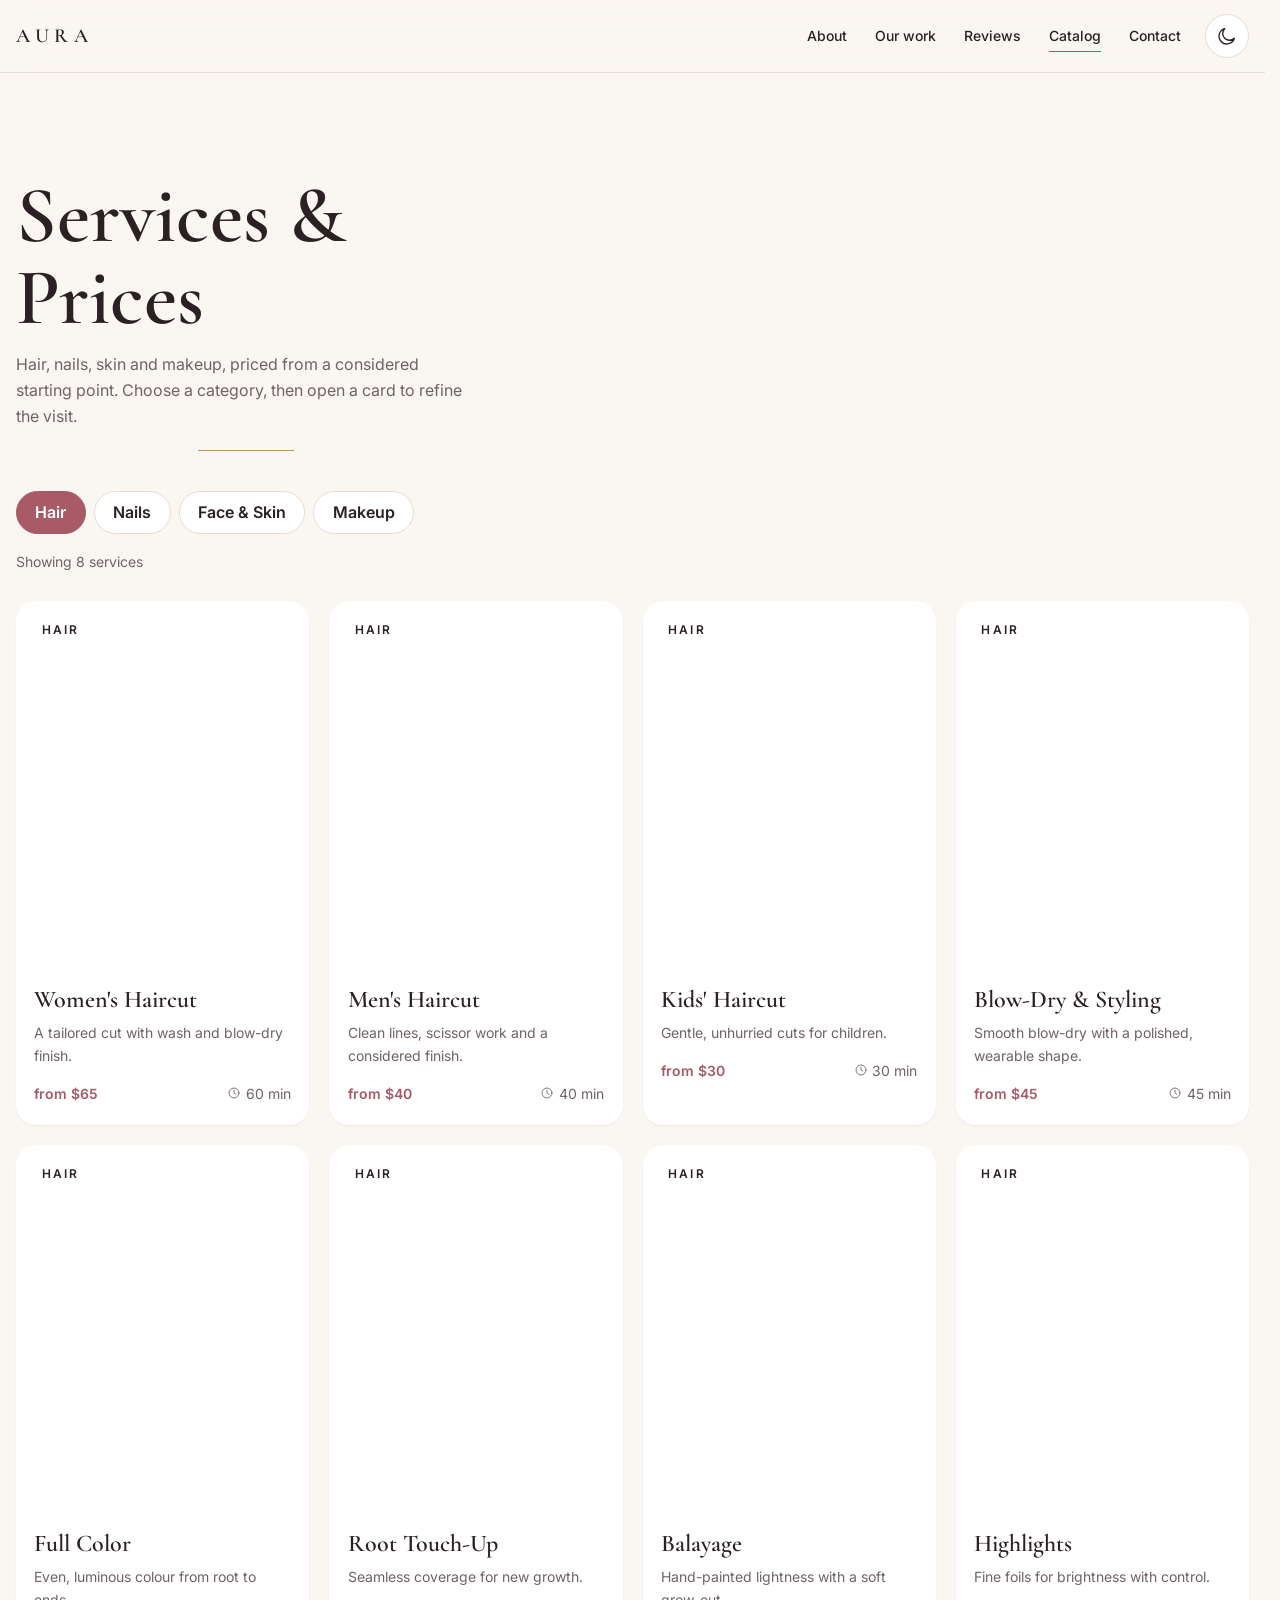
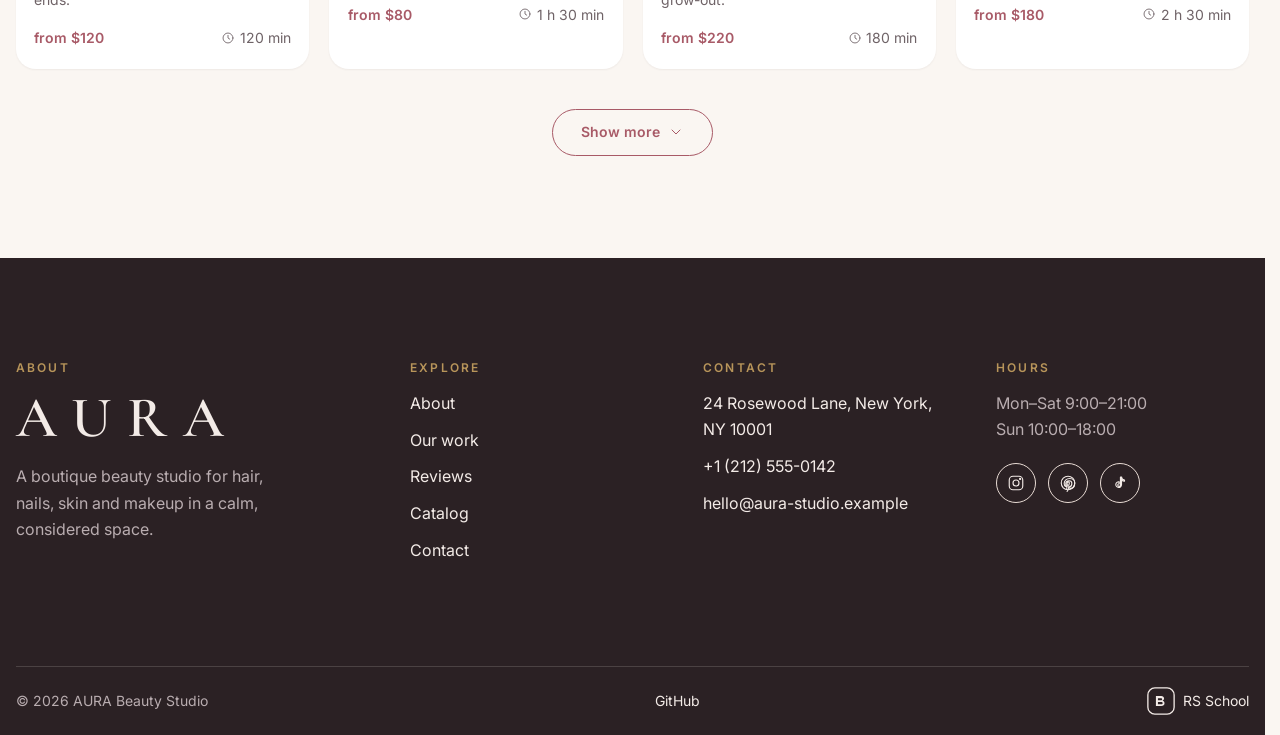
==== commit cee87785: "feat: switch catalog categories and show remaining cards" ====
--- a/catalog.html
+++ b/catalog.html
@@ -75,10 +75,10 @@
           </div>
           <div class="catalog__toolbar">
             <div class="tabs" role="tablist" aria-label="Service categories">
-              <button class="tabs__btn" id="tab-hair" type="button" role="tab" aria-selected="true" aria-controls="catalog-panel" data-category="hair">Hair</button>
-              <button class="tabs__btn" id="tab-nails" type="button" role="tab" aria-selected="false" aria-controls="catalog-panel" data-category="nails">Nails</button>
-              <button class="tabs__btn" id="tab-face" type="button" role="tab" aria-selected="false" aria-controls="catalog-panel" data-category="face">Face & Skin</button>
-              <button class="tabs__btn" id="tab-makeup" type="button" role="tab" aria-selected="false" aria-controls="catalog-panel" data-category="makeup">Makeup</button>
+              <button class="tabs__btn is-active" id="tab-hair" type="button" role="tab" aria-selected="true" aria-controls="catalog-panel" data-category="hair" tabindex="0">Hair</button>
+              <button class="tabs__btn" id="tab-nails" type="button" role="tab" aria-selected="false" aria-controls="catalog-panel" data-category="nails" tabindex="-1">Nails</button>
+              <button class="tabs__btn" id="tab-face" type="button" role="tab" aria-selected="false" aria-controls="catalog-panel" data-category="face" tabindex="-1">Face & Skin</button>
+              <button class="tabs__btn" id="tab-makeup" type="button" role="tab" aria-selected="false" aria-controls="catalog-panel" data-category="makeup" tabindex="-1">Makeup</button>
             </div>
             <p class="catalog__count" data-catalog-count>Showing 8 services</p>
           </div>
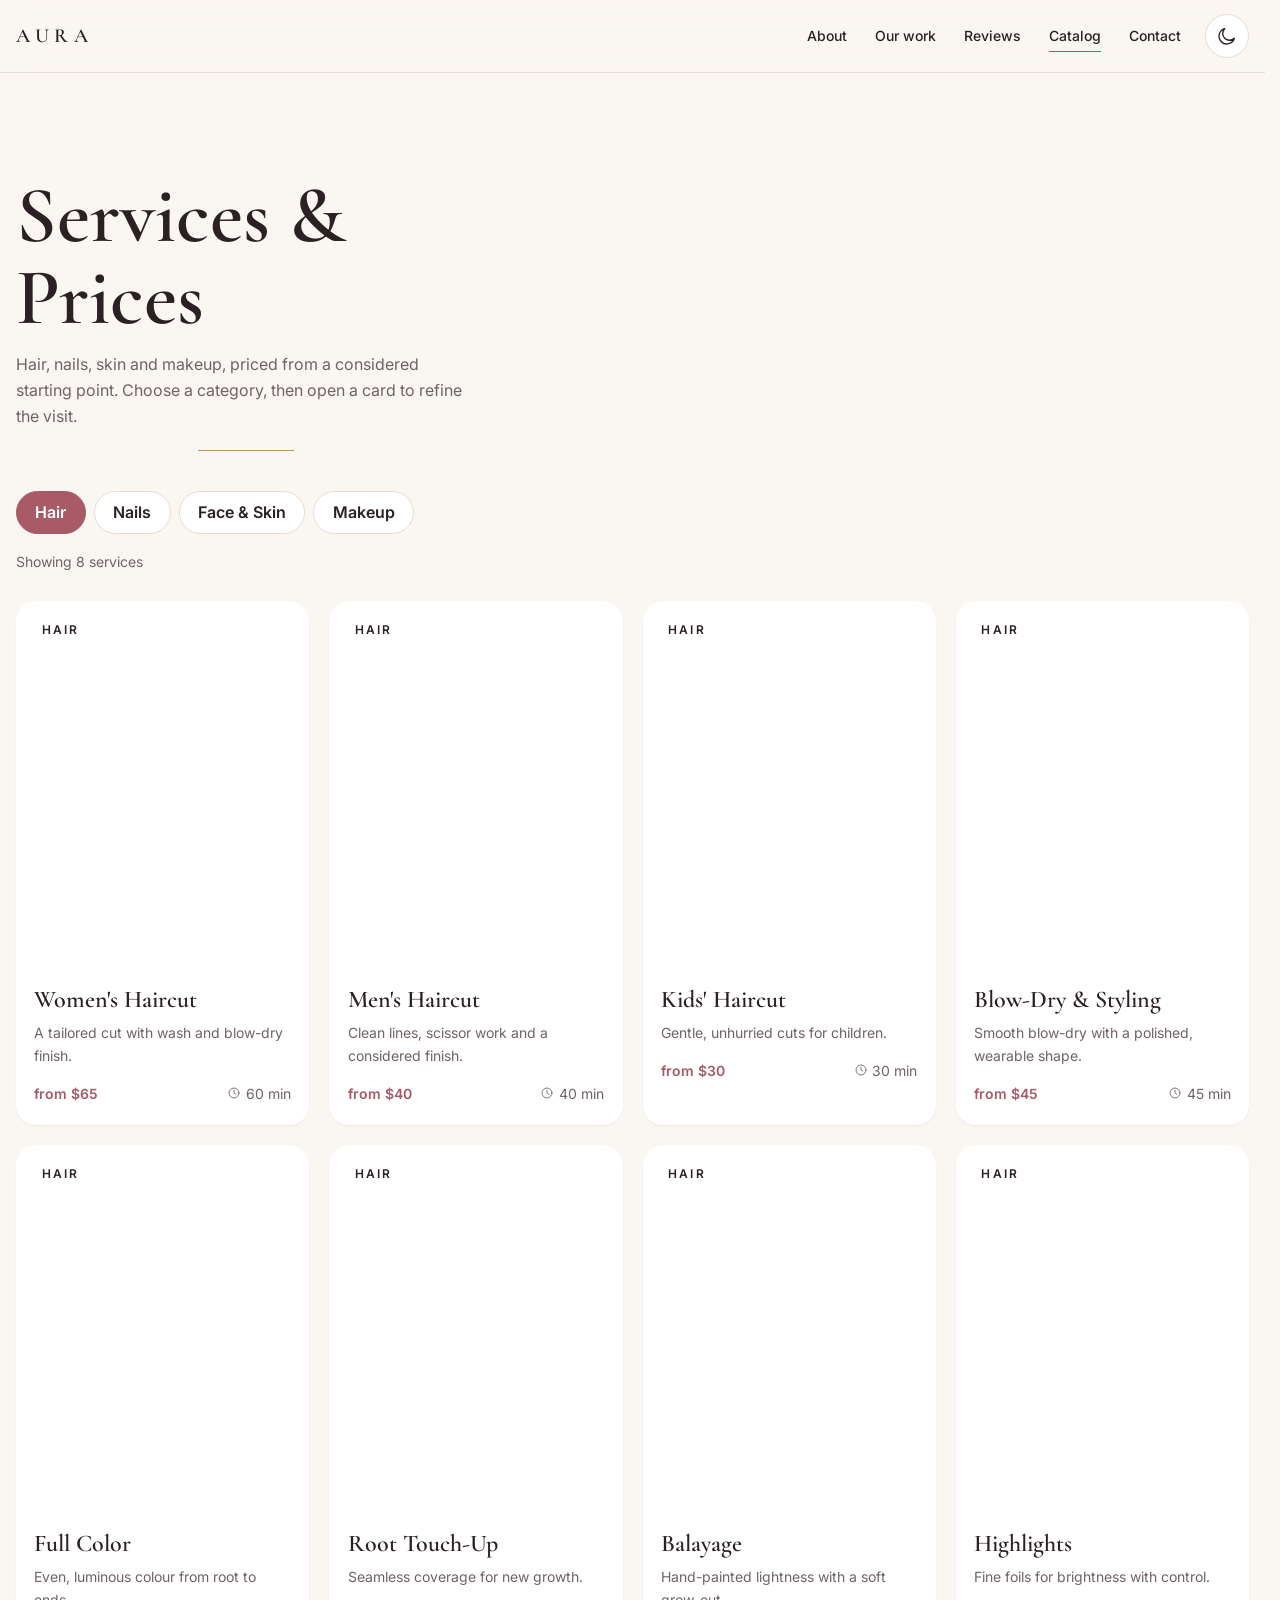
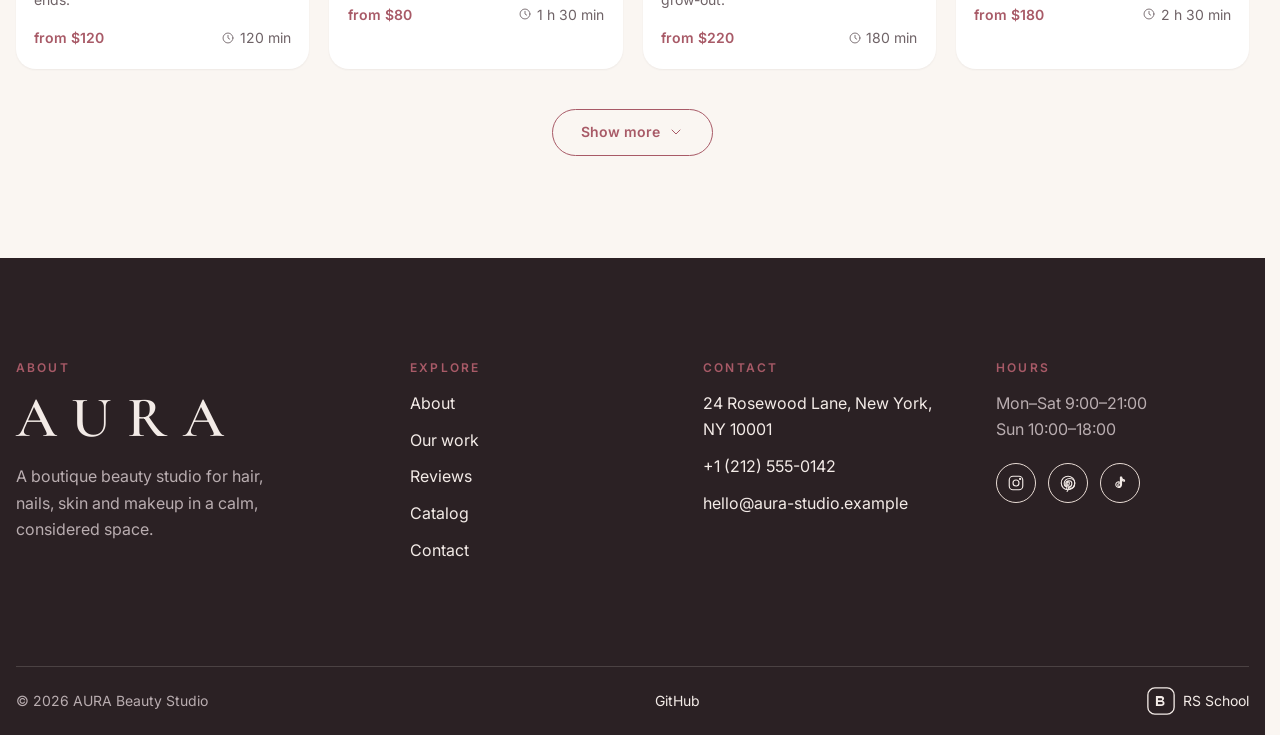
==== commit 96aeb8fd: "fix: clip slider peek and harden modal close behavior" ====
--- a/catalog.html
+++ b/catalog.html
@@ -96,7 +96,7 @@
       </section>
     </main>
 
-    <div class="modal" data-modal role="dialog" aria-modal="true" aria-labelledby="modal-title" hidden>
+    <div class="modal" data-modal role="dialog" aria-modal="true" aria-label="Service details" hidden>
       <div class="modal__backdrop" data-modal-close></div>
       <div class="modal__dialog">
         <button class="modal__close" type="button" data-modal-close aria-label="Close">
@@ -104,13 +104,7 @@
             <path d="M6 6l12 12M18 6 6 18"></path>
           </svg>
         </button>
-        <div class="modal__content">
-          <h2 id="modal-title">Service details</h2>
-          <div data-option-groups></div>
-          <div class="modal__summary" aria-live="polite">
-            <a class="btn btn--primary" href="index.html#contact">Book this service</a>
-          </div>
-        </div>
+        <div data-modal-body></div>
       </div>
     </div>
 
--- a/css/base.css
+++ b/css/base.css
@@ -4,7 +4,8 @@
   scrollbar-gutter: stable;
 }
 
-html.no-scroll {
+html.no-scroll,
+html.no-scroll body {
   overflow: hidden;
 }
 
--- a/css/layout.css
+++ b/css/layout.css
@@ -168,7 +168,7 @@
   font-weight: 600;
   letter-spacing: var(--letter-spacing-eyebrow);
   text-transform: uppercase;
-  color: var(--color-gold);
+  color: var(--color-accent);
 }
 
 .footer__links,
--- a/css/components.css
+++ b/css/components.css
@@ -22,6 +22,10 @@
 
 .btn:hover {
   transform: translateY(-2px);
+}
+
+.btn[hidden] {
+  display: none;
 }
 
 .btn--primary {
@@ -259,14 +263,19 @@
 
 .modal__dialog {
   position: relative;
-  display: grid;
-  grid-template-columns: 0.9fr 1.1fr;
+  z-index: 1;
   width: min(880px, calc(100% - 32px));
   max-height: 90dvh;
   overflow: auto;
   background-color: var(--color-surface);
   border-radius: var(--radius-lg);
   box-shadow: var(--shadow-lg);
+}
+
+.modal [data-modal-body] {
+  display: grid;
+  grid-template-columns: 0.9fr 1.1fr;
+  min-width: 0;
 }
 
 .modal__close {
@@ -306,10 +315,17 @@
   min-height: 280px;
   object-fit: cover;
   filter: var(--image-filter);
+  border-radius: var(--radius-lg) 0 0 var(--radius-lg);
 }
 
 .modal__content {
   padding: 2rem 1.75rem 1.75rem;
+  min-width: 0;
+}
+
+.modal__details {
+  margin: 0 0 1.5rem;
+  color: var(--color-text-muted);
 }
 
 .modal__summary {
@@ -323,6 +339,68 @@
   margin: 0;
   font-family: var(--font-serif);
   font-size: 2.25rem;
+}
+
+.modal__duration,
+.modal__choice {
+  margin: 0.35rem 0 0;
+  color: var(--color-text-muted);
+}
+
+.modal__summary .btn {
+  margin-top: 1rem;
+}
+
+.chip-group {
+  margin: 0 0 1.15rem;
+  padding: 0;
+  border: 0;
+}
+
+.chip-group__title {
+  padding: 0;
+  font-family: var(--font-sans);
+  font-size: var(--font-size-sm);
+  font-weight: 600;
+}
+
+.chip-group__hint {
+  margin: 0.25rem 0 0.65rem;
+  font-size: var(--font-size-sm);
+  color: var(--color-text-muted);
+}
+
+.chip-group__list {
+  display: flex;
+  flex-wrap: wrap;
+  gap: 0.5rem;
+}
+
+.chip__label {
+  display: inline-flex;
+  align-items: center;
+  min-height: 40px;
+  padding: 0.45rem 0.9rem;
+  border: 1px solid var(--color-border);
+  border-radius: var(--radius-pill);
+  background-color: var(--color-surface);
+  font-size: var(--font-size-sm);
+  font-weight: 500;
+  cursor: pointer;
+  transition:
+    color var(--transition),
+    background-color var(--transition),
+    border-color var(--transition);
+}
+
+.chip__label:hover {
+  border-color: var(--color-accent);
+}
+
+.chip input:checked + .chip__label {
+  background-color: var(--color-accent);
+  border-color: var(--color-accent);
+  color: var(--color-on-accent);
 }
 
 .tabs {
--- a/css/pages/catalog.css
+++ b/css/pages/catalog.css
@@ -49,6 +49,11 @@
   margin-top: 2.5rem;
 }
 
+.catalog__more[hidden],
+.catalog__more [hidden] {
+  display: none;
+}
+
 @media (max-width: 1200px) {
   .catalog__grid {
     grid-template-columns: repeat(3, minmax(0, 1fr));
@@ -60,13 +65,14 @@
     grid-template-columns: repeat(2, minmax(0, 1fr));
   }
 
-  .modal__dialog {
+  .modal [data-modal-body] {
     grid-template-columns: 1fr;
   }
 
   .modal__photo {
     aspect-ratio: 16 / 10;
     min-height: 0;
+    border-radius: var(--radius-lg) var(--radius-lg) 0 0;
   }
 }
 
--- a/css/responsive.css
+++ b/css/responsive.css
@@ -56,3 +56,7 @@
   }
 }
 
+[hidden] {
+  display: none;
+}
+
